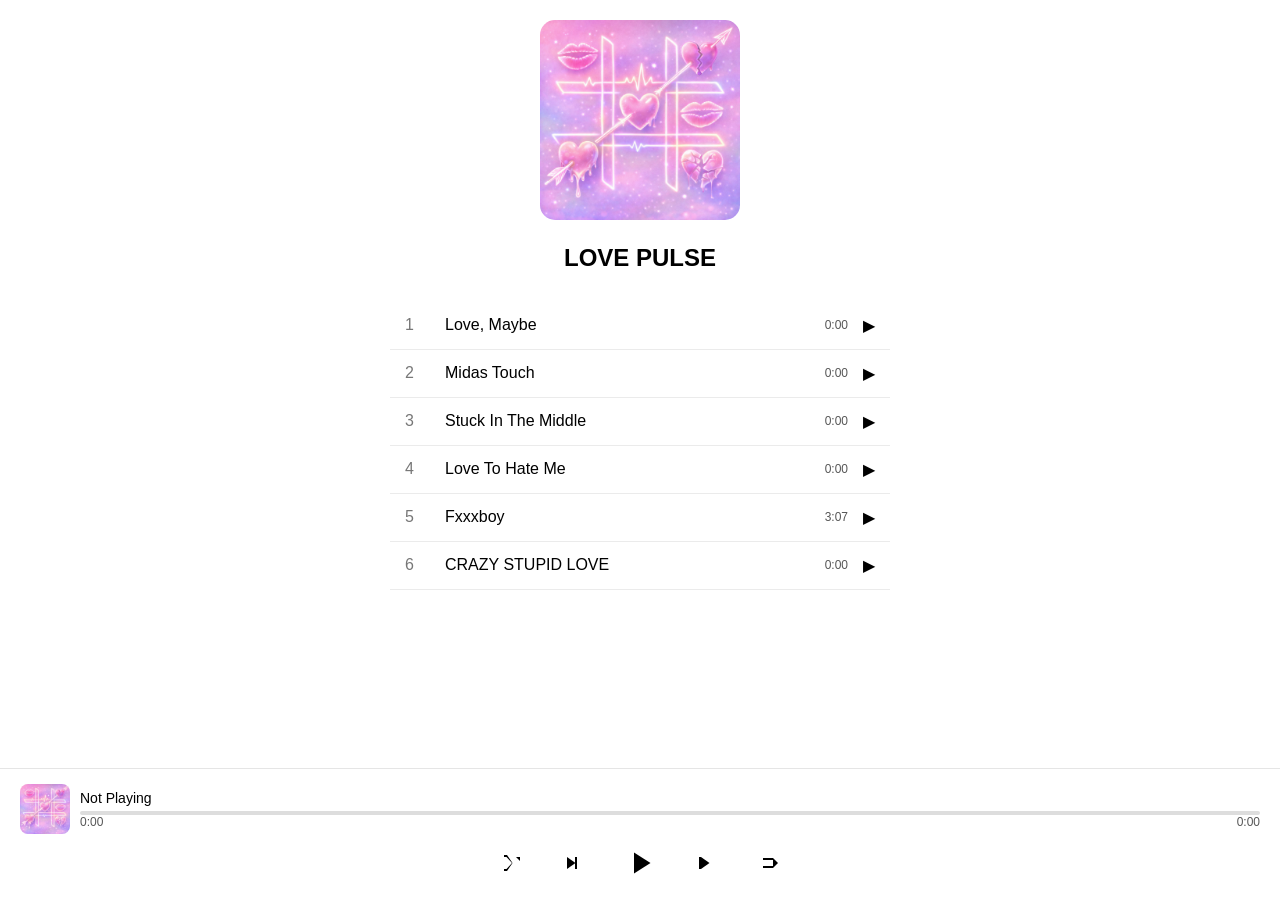
==== love-pulse.html @ 02ed96f9 "Add files via upload" ====
<!DOCTYPE html>
<html lang="en">
<head>
<meta charset="UTF-8">
<title>LOVE PULSE – ÉCLARA</title>
<meta name="viewport" content="width=device-width, initial-scale=1.0">

<style>
body {
    background-color: #ffffff;
    color: #000;
    font-family: Arial, sans-serif;
    margin: 0;
}

.album-page {
    padding: 20px;
    padding-bottom: 180px; /* space for bottom player */
}

.album-header {
    text-align: center;
    margin-bottom: 30px;
}

.album-cover {
    width: 200px;
    border-radius: 15px;
}

.tracklist {
    max-width: 500px;
    margin: auto;
}

.track {
    display: flex;
    align-items: center;
    padding: 14px 15px;
    border-bottom: 1px solid rgba(0,0,0,0.08);
    cursor: pointer;
    transition: 0.2s;
    justify-content: space-between;
}

.track:hover {
    background-color: rgba(0,0,0,0.05);
}

.track.active {
    background-color: rgba(0,0,0,0.1);
}

.track-number {
    width: 30px;
    color: #777;
}

.track-title {
    flex: 1;
    margin-left: 10px;
}

.track-duration {
    margin-left: 10px;   /* space from title */
    margin-right: 15px;  /* space from play button */
    font-size: 12px;
    color: #555;
    min-width: 35px;
    text-align: right;
}

.play-btn {
    background: none;
    border: none;
    font-size: 16px;
    cursor: pointer;
    padding: 0;
    color: #000;
    transition: 0.2s;
}

/* BOTTOM PLAYER */
.music-player {
    position: fixed;
    bottom: 0;
    left: 0;
    width: 100%;
    background: #fff;
    border-top: 1px solid rgba(0,0,0,0.1);
    padding: 15px 20px;
    box-sizing: border-box;
    display: flex;
    flex-direction: column;
    gap: 10px;
}

.player-top {
    display: flex;
    align-items: center;
    gap: 10px;
}

.music-player img {
    width: 50px;
    border-radius: 8px;
}

.player-info {
    flex: 1;
}

#player-title {
    font-weight: 500;
    font-size: 14px;
    margin-bottom: 5px;
}

/* PROGRESS BAR */
.progress-bar {
    width: 100%;
    height: 4px;
    background: #ddd;
    border-radius: 5px;
    cursor: pointer;
    overflow: hidden;
}

.progress {
    width: 0%;
    height: 100%;
    background: #000;
}

/* TIME DISPLAY */
.time-display {
    display: flex;
    justify-content: space-between;
    font-size: 12px;
    color: #555;
}

/* CONTROL BUTTONS */
.controls {
    display: flex;
    justify-content: center;
    align-items: center;
    gap: 25px;
}

.controls button {
    background: none;
    border: none;
    cursor: pointer;
    transition: 0.2s;
}

.controls svg {
    width: 24px;
    height: 24px;
    fill: #000;
    transition: 0.2s;
}

.controls button:hover svg {
    fill: #555;
}

.play-btn-main svg {
    width: 36px;
    height: 36px;
}
</style>
</head>
<body>

<section class="album-page">
<div class="album-header">
    <img src="love pulse ac.png" class="album-cover">
    <h1>LOVE PULSE</h1>
</div>

<div class="tracklist">
    <div class="track" data-src="Love, Maybe.mp3">
        <span class="track-number">1</span>
        <span class="track-title">Love, Maybe</span>
        <span class="track-duration">0:00</span>
        <button class="play-btn">▶</button>
    </div>
    <div class="track" data-src="Midas touch.mp3">
        <span class="track-number">2</span>
        <span class="track-title">Midas Touch</span>
        <span class="track-duration">0:00</span>
        <button class="play-btn">▶</button>
    </div>
    <div class="track" data-src="Stuck in the Middle.mp3">
        <span class="track-number">3</span>
        <span class="track-title">Stuck In The Middle</span>
        <span class="track-duration">0:00</span>
        <button class="play-btn">▶</button>
    </div>
    <div class="track" data-src="Love to hate me.mp3">
        <span class="track-number">4</span>
        <span class="track-title">Love To Hate Me</span>
        <span class="track-duration">0:00</span>
        <button class="play-btn">▶</button>
    </div>
    <div class="track" data-src="Fxxxboy.mp3">
        <span class="track-number">5</span>
        <span class="track-title">Fxxxboy</span>
        <span class="track-duration">0:00</span>
        <button class="play-btn">▶</button>
    </div>
    <div class="track" data-src="crazy stupid love.mp3">
        <span class="track-number">6</span>
        <span class="track-title">CRAZY STUPID LOVE</span>
        <span class="track-duration">0:00</span>
        <button class="play-btn">▶</button>
    </div>
</div>
</section>

<audio id="main-player"></audio>

<div class="music-player">
    <div class="player-top">
        <img src="love pulse ac.png">
        <div class="player-info">
            <div id="player-title">Not Playing</div>
            <div class="progress-bar" id="progress-container">
                <div id="progress" class="progress"></div>
            </div>
            <div class="time-display">
                <span id="current-time">0:00</span>
                <span id="duration">0:00</span>
            </div>
        </div>
    </div>

    <div class="controls">
        <button id="shuffle" title="Shuffle">
            <svg viewBox="0 0 24 24"><path d="M4 4h3l5.5 8-5.5 8H4v-2h2.5L12 12 6.5 6H4V4z"/><path d="M16 6h4v4l-2-2-2-2z"/></svg>
        </button>
        <button id="prev" title="Previous">
            <svg viewBox="0 0 24 24"><path d="M6 6v12l8.5-6z"/><path d="M14 6h2v12h-2z"/></svg>
        </button>
        <button class="play-btn-main" id="play">
            <svg id="play-icon" viewBox="0 0 24 24"><path d="M8 5v14l11-7z"/></svg>
        </button>
        <button id="next" title="Next">
            <svg viewBox="0 0 24 24"><path d="M4 6h2v12h-2z"/><path d="M6 6l8.5 6-8.5 6z"/></svg>
        </button>
        <button id="loop" title="Loop">
            <svg viewBox="0 0 24 24"><path d="M7 7h10v2H7zM7 15h10v2H7z"/><path d="M17 7l5 5-5 5"/></svg>
        </button>
    </div>
</div>

<script>
const player = document.getElementById("main-player");
const tracks = document.querySelectorAll(".track");
const progress = document.getElementById("progress");
const progressContainer = document.getElementById("progress-container");
const currentTimeEl = document.getElementById("current-time");
const durationEl = document.getElementById("duration");
const playBtn = document.getElementById("play");

let currentIndex = 0;
let isShuffle = false;
let loopMode = 0; // 0=off,1=loop track,2=loop all

// Function to format seconds to mm:ss
function formatTime(seconds){
    let min = Math.floor(seconds/60);
    let sec = Math.floor(seconds%60);
    if(sec<10) sec='0'+sec;
    return min+':'+sec;
}

// Load duration for each track
tracks.forEach(track=>{
    const src = track.dataset.src;
    const audio = new Audio(src);
    const durationSpan = track.querySelector(".track-duration");
    audio.addEventListener("loadedmetadata", ()=>{
        durationSpan.textContent = formatTime(audio.duration);
    });
});

// Load song
function loadSong(index){
    const track = tracks[index];
    tracks.forEach(t => t.classList.remove("active"));
    track.classList.add("active");
    player.src = track.dataset.src;
    currentIndex = index;
    document.getElementById("player-title").textContent = track.querySelector(".track-title").textContent;
    updateTrackButtons();
}

// PLAY/PAUSE INLINE BUTTONS
tracks.forEach((track, index) => {
    const btn = track.querySelector(".play-btn");
    
    // Click on the track div also works
    track.addEventListener("click", () => {
        if(currentIndex === index && !player.paused){
            player.pause();
        } else {
            loadSong(index);
            player.play();
        }
        updatePlayIcon();
        updateTrackButtons();
    });

    // Click on the button itself
    btn.addEventListener("click", (e) => {
        e.stopPropagation(); // prevent double event
        if(currentIndex === index && !player.paused){
            player.pause();
        } else {
            loadSong(index);
            player.play();
        }
        updatePlayIcon();
        updateTrackButtons();
    });
});

function updateTrackButtons(){
    tracks.forEach((track, i)=>{
        const btn = track.querySelector(".play-btn");
        if(i === currentIndex && !player.paused){
            btn.textContent = "⏸"; // pause symbol
        } else {
            btn.textContent = "▶"; // play symbol
        }
    });
}

// Main bottom player play/pause
playBtn.addEventListener("click", ()=>{
    if(player.paused){ player.play(); } else { player.pause(); }
    updatePlayIcon();
    updateTrackButtons();
});

// Update bottom player icon
function updatePlayIcon(){
    const icon = document.getElementById("play-icon");
    if(player.paused){
        icon.innerHTML = '<path d="M8 5v14l11-7z"/>'; // play
    } else {
        icon.innerHTML = '<path d="M6 19h4V5H6v14zm8-14v14h4V5h-4z"/>'; // pause
    }
}

// Auto next / loop
player.addEventListener("ended", ()=>{
    if(loopMode===1){ player.play(); return; }
    if(loopMode===2){ currentIndex = (currentIndex+1)%tracks.length; loadSong(currentIndex); player.play(); return; }
    if(isShuffle) currentIndex = Math.floor(Math.random()*tracks.length);
    else currentIndex = (currentIndex+1)%tracks.length;
    loadSong(currentIndex);
    player.play();
    updatePlayIcon();
});

// Progress bar
player.addEventListener("timeupdate", ()=>{
    if(player.duration){
        const percent = (player.currentTime/player.duration)*100;
        progress.style.width = percent+'%';
        currentTimeEl.textContent = formatTime(player.currentTime);
        durationEl.textContent = formatTime(player.duration);
    }
});

// Seek bar
progressContainer.addEventListener("click",(e)=>{
    const width = progressContainer.clientWidth;
    const clickX = e.offsetX;
    player.currentTime = (clickX/width)*player.duration;
});
</script>

</body>
</html>
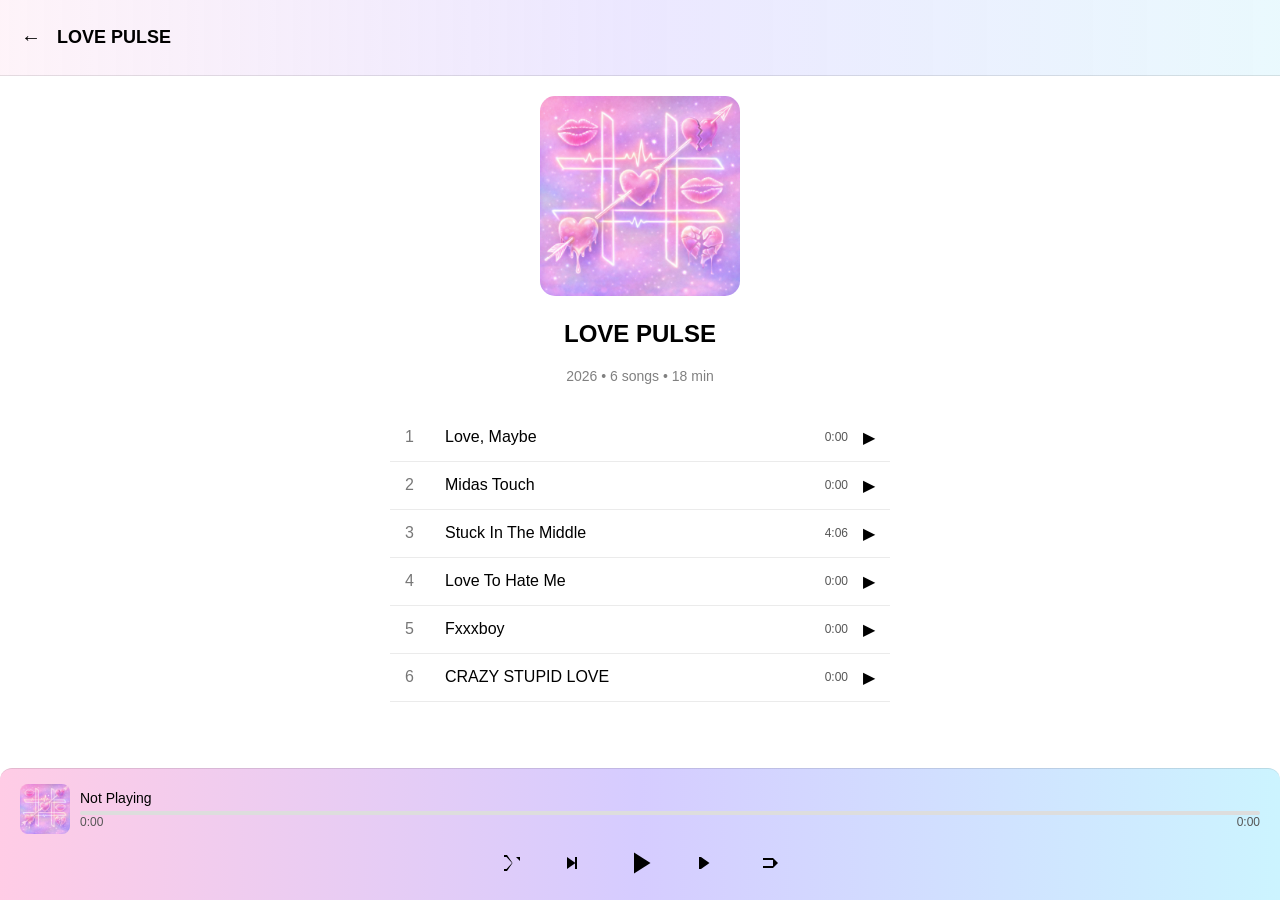
==== commit f378223d: "Add files via upload" ====
--- a/love-pulse.html
+++ b/love-pulse.html
@@ -6,6 +6,12 @@
 <meta name="viewport" content="width=device-width, initial-scale=1.0">
 
 <style>
+
+:root {
+    --accent: #ff4da6;
+    --accent2: #7b5cff;
+}
+
 body {
     background-color: #ffffff;
     color: #000;
@@ -48,7 +54,12 @@
 }
 
 .track.active {
-    background-color: rgba(0,0,0,0.1);
+    background: linear-gradient(90deg, 
+        rgba(255, 0, 128, 0.2) 0%, 
+        rgba(47, 0, 255, 0.2) 50%,
+        rgba(0, 200, 255, 0.2) 100%
+    );
+    border-radius: 10px;
 }
 
 .track-number {
@@ -86,13 +97,19 @@
     bottom: 0;
     left: 0;
     width: 100%;
-    background: #fff;
+    background: linear-gradient(90deg, 
+        rgba(255, 0, 128, 0.2), 
+        rgba(47, 0, 255, 0.2),
+        rgba(0, 200, 255, 0.2)
+    );
     border-top: 1px solid rgba(0,0,0,0.1);
     padding: 15px 20px;
     box-sizing: border-box;
     display: flex;
     flex-direction: column;
     gap: 10px;
+    border-radius: 12px 12px 0 0; /* optional: round the top edges */
+    backdrop-filter: blur(100px); /* optional: makes it look glassy */
 }
 
 .player-top {
@@ -129,7 +146,11 @@
 .progress {
     width: 0%;
     height: 100%;
-    background: #000;
+    background: linear-gradient(90deg, 
+        rgb(246, 115, 180), 
+        rgb(121, 92, 248),
+        rgb(117, 215, 243)
+    );
 }
 
 /* TIME DISPLAY */
@@ -170,48 +191,147 @@
     width: 36px;
     height: 36px;
 }
+
+/* MOBILE FULL PLAYER STYLES */
+.mobile-full-player {
+    display: none;
+    position: fixed;
+    top: 0; left: 0;
+    width: 100%; height: 100%;
+    background: rgba(255,255,255,0.95);
+    backdrop-filter: blur(10px);
+    z-index: 9999;
+    overflow-y: auto;
+}
+
+.full-player-content {
+    max-width: 500px;
+    margin: auto;
+    padding: 20px;
+    display: flex;
+    flex-direction: column;
+    gap: 20px;
+    position: relative;
+}
+
+.full-album-cover {
+    width: 100%;
+    border-radius: 12px;
+}
+
+.close-btn {
+    font-size: 28px;
+    position: absolute;
+    top: 15px;
+    right: 20px;
+    cursor: pointer;
+}
+
+.full-tracklist .track {
+    padding: 10px;
+    border-bottom: 1px solid rgba(0,0,0,0.1);
+    display: flex;
+    justify-content: space-between;
+    align-items: center;
+}
+
+.full-tracklist .track.active {
+    background-color: rgba(0,0,0,0.1);
+}
+
+/* ONLY SHOW ON MOBILE */
+@media(min-width: 768px){
+    .mobile-full-player { display: none; }
+}
+
+.top-bar {
+    display: flex;
+    align-items: center;
+    gap: 10px;
+    padding: 15px;
+    position: sticky;
+    top: 0;
+    background: linear-gradient(90deg, 
+        rgba(250, 173, 211, 0.14), 
+        rgba(186, 171, 255, 0.281),
+        rgba(164, 230, 248, 0.236)
+    );
+    z-index: 1000;
+    border-bottom: 1px solid rgba(0,0,0,0.1);
+    backdrop-filter: blur(3px); /* optional: makes it look frosted glass */
+}
+
+.back-btn {
+    font-size: 20px;
+    background: none;
+    border: none;
+    cursor: pointer;
+}
+
+.page-title {
+    font-size: 18px;
+    font-weight: 600;
+}
+
+.album-meta {
+    color: gray;
+    font-size: 14px;
+    margin-top: 5px;
+}
+
+
 </style>
 </head>
 <body>
+
+<div class="top-bar">
+    <button class="back-btn" onclick="history.back()">←</button>
+    <h1 class="page-title">LOVE PULSE</h1>
+</div>
 
 <section class="album-page">
 <div class="album-header">
     <img src="love pulse ac.png" class="album-cover">
     <h1>LOVE PULSE</h1>
+    <div class="album-meta">
+    <p>2026 • 6 songs • 18 min</p>
 </div>
+</div>
+
+
 
 <div class="tracklist">
-    <div class="track" data-src="Love, Maybe.mp3">
+    <div class="track" data-src="love_maybe.mp3">
         <span class="track-number">1</span>
         <span class="track-title">Love, Maybe</span>
         <span class="track-duration">0:00</span>
         <button class="play-btn">▶</button>
     </div>
-    <div class="track" data-src="Midas touch.mp3">
+    <div class="track" data-src="midas_touch.mp3">
         <span class="track-number">2</span>
         <span class="track-title">Midas Touch</span>
         <span class="track-duration">0:00</span>
         <button class="play-btn">▶</button>
     </div>
-    <div class="track" data-src="Stuck in the Middle.mp3">
+    <div class="track" data-src="stuck_in_the_middle.mp3">
         <span class="track-number">3</span>
         <span class="track-title">Stuck In The Middle</span>
         <span class="track-duration">0:00</span>
         <button class="play-btn">▶</button>
     </div>
-    <div class="track" data-src="Love to hate me.mp3">
+    <div class="track" data-src="love_to_hate_me.mp3">
         <span class="track-number">4</span>
         <span class="track-title">Love To Hate Me</span>
         <span class="track-duration">0:00</span>
         <button class="play-btn">▶</button>
     </div>
-    <div class="track" data-src="Fxxxboy.mp3">
+    <div class="track" data-src="fxxxboy.mp3">
         <span class="track-number">5</span>
         <span class="track-title">Fxxxboy</span>
         <span class="track-duration">0:00</span>
         <button class="play-btn">▶</button>
     </div>
-    <div class="track" data-src="crazy stupid love.mp3">
+    <div class="track" data-src="crazy_stupid_love.mp3">
         <span class="track-number">6</span>
         <span class="track-title">CRAZY STUPID LOVE</span>
         <span class="track-duration">0:00</span>
@@ -254,6 +374,38 @@
             <svg viewBox="0 0 24 24"><path d="M7 7h10v2H7zM7 15h10v2H7z"/><path d="M17 7l5 5-5 5"/></svg>
         </button>
     </div>
+
+
+    
+<!-- MOBILE FULL PLAYER POPUP -->
+<div id="mobile-full-player" class="mobile-full-player">
+  <div class="full-player-content">
+    <div class="close-btn" id="close-mobile-player">&times;</div>
+    <img id="full-album-cover" src="love pulse ac.png" class="full-album-cover">
+    <div class="full-song-info">
+      <h2 id="full-song-title">Not Playing</h2>
+      <p id="full-song-artist">ÉCLARA</p>
+    </div>
+    <div class="full-progress-bar" id="full-progress-container">
+      <div id="full-progress" class="progress"></div>
+      <div class="time-display">
+        <span id="full-current-time">0:00</span>
+        <span id="full-duration">0:00</span>
+      </div>
+    </div>
+    <div class="full-controls">
+      <button id="full-prev">⏮</button>
+      <button id="full-play">▶</button>
+      <button id="full-next">⏭</button>
+    </div>
+    <div class="full-tracklist">
+      <!-- Playlist will be populated dynamically -->
+    </div>
+  </div>
+</div>
+
+
+
 </div>
 
 <script>
@@ -383,7 +535,10 @@
     const clickX = e.offsetX;
     player.currentTime = (clickX/width)*player.duration;
 });
+
+
+
 </script>
-
+    
 </body>
 </html>
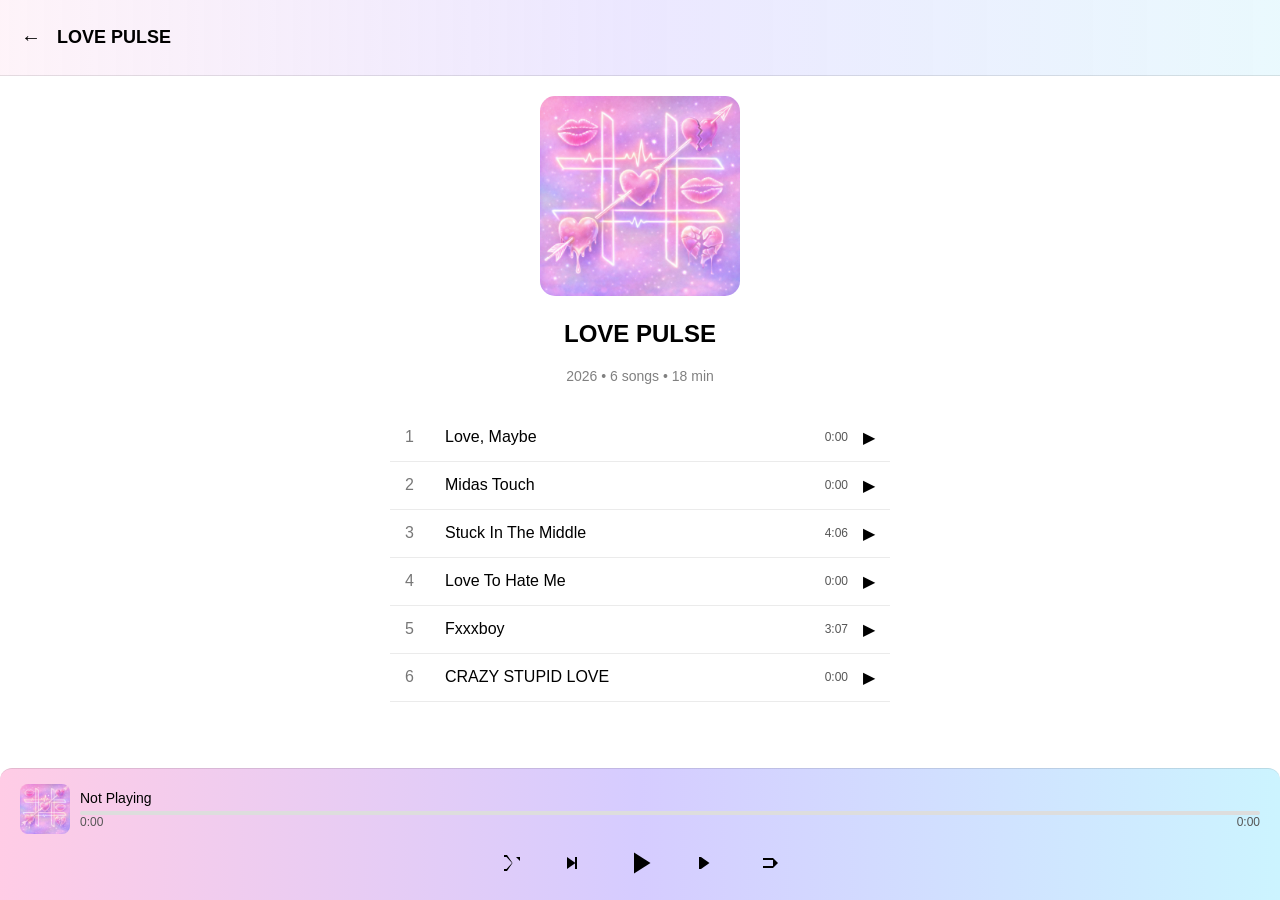
==== commit d44e839e: "Add files via upload" ====
--- a/love-pulse.html
+++ b/love-pulse.html
@@ -279,6 +279,13 @@
     margin-top: 5px;
 }
 
+/* Remove mobile tap highlight and unwanted blue focus/underline */
+button, .track, .album-cover, .back-btn {
+    -webkit-tap-highlight-color: transparent; /* removes blue flash on tap */
+    outline: none; /* removes focus outline */
+    text-decoration: none; /* removes underline */
+    color: inherit; /* keeps original color */
+}
 
 </style>
 </head>
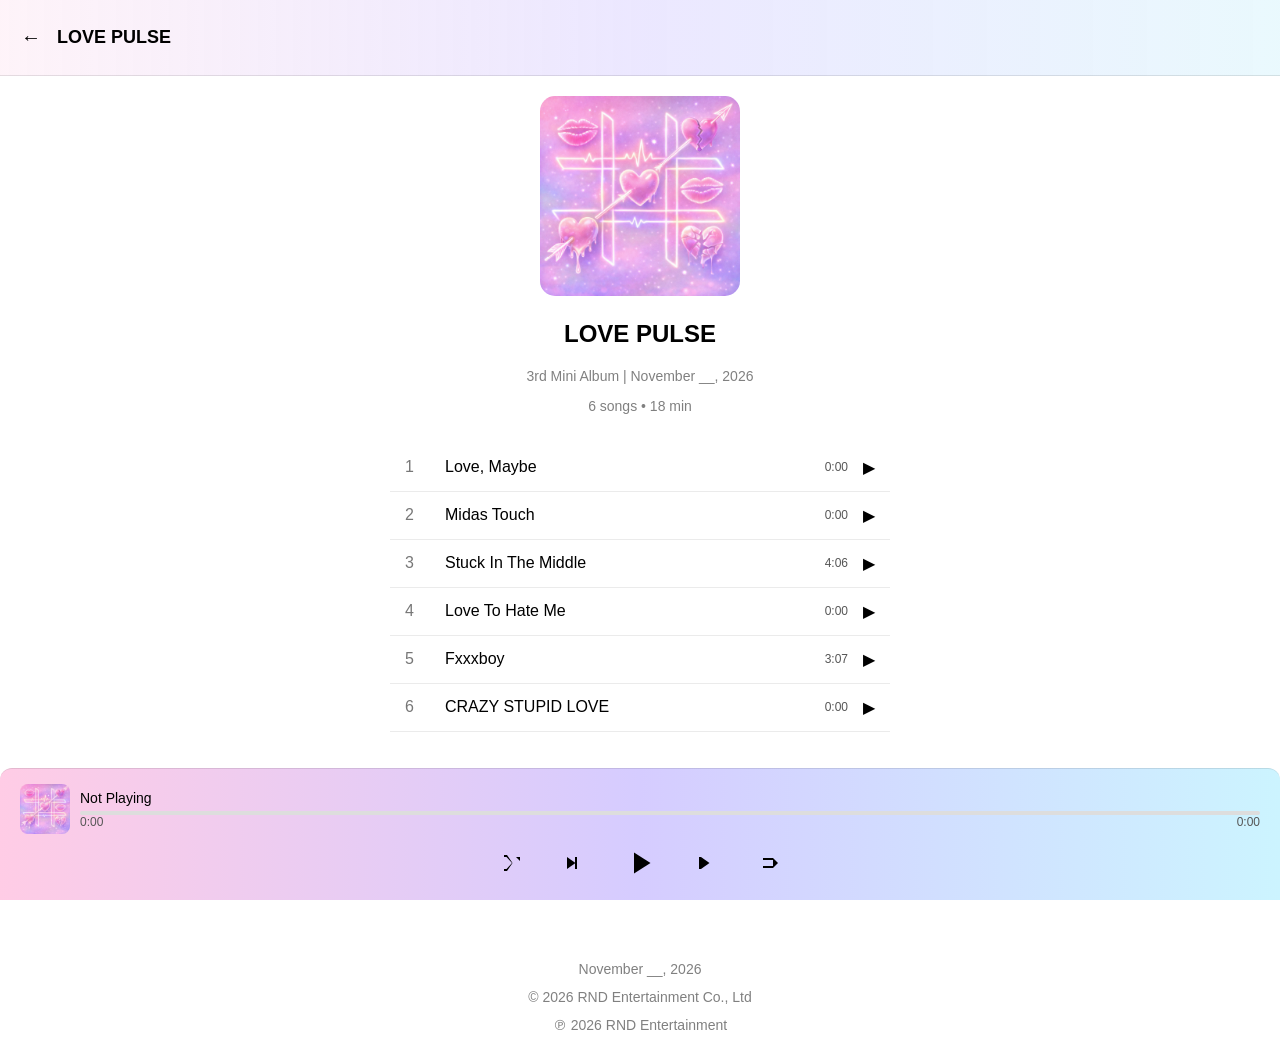
==== commit 95c3fbde: "Add files via upload" ====
--- a/love-pulse.html
+++ b/love-pulse.html
@@ -287,6 +287,14 @@
     color: inherit; /* keeps original color */
 }
 
+.album-footer {
+    margin-top: 50px;   /* adds space above the footer */
+    color: gray;         /* matches your album-meta text */
+    font-size: 14px;     /* same size as album-meta p */
+    text-align: center;  /* centers the text under the album */
+    line-height: 1.0;    /* spacing between each line */
+}
+
 </style>
 </head>
 <body>
@@ -301,7 +309,8 @@
     <img src="love pulse ac.png" class="album-cover">
     <h1>LOVE PULSE</h1>
     <div class="album-meta">
-    <p>2026 • 6 songs • 18 min</p>
+    <p>3rd Mini Album | November __, 2026 </p>
+    <p>6 songs • 18 min</p>
 </div>
 </div>
 
@@ -346,6 +355,13 @@
     </div>
 </div>
 </section>
+
+<div class="album-meta album-footer">
+    <p>November __, 2026</p>
+    <p>© 2026 RND Entertainment Co., Ltd</p>
+    <p>℗ 2026 RND Entertainment</p>
+    
+</div>
 
 <audio id="main-player"></audio>
 
